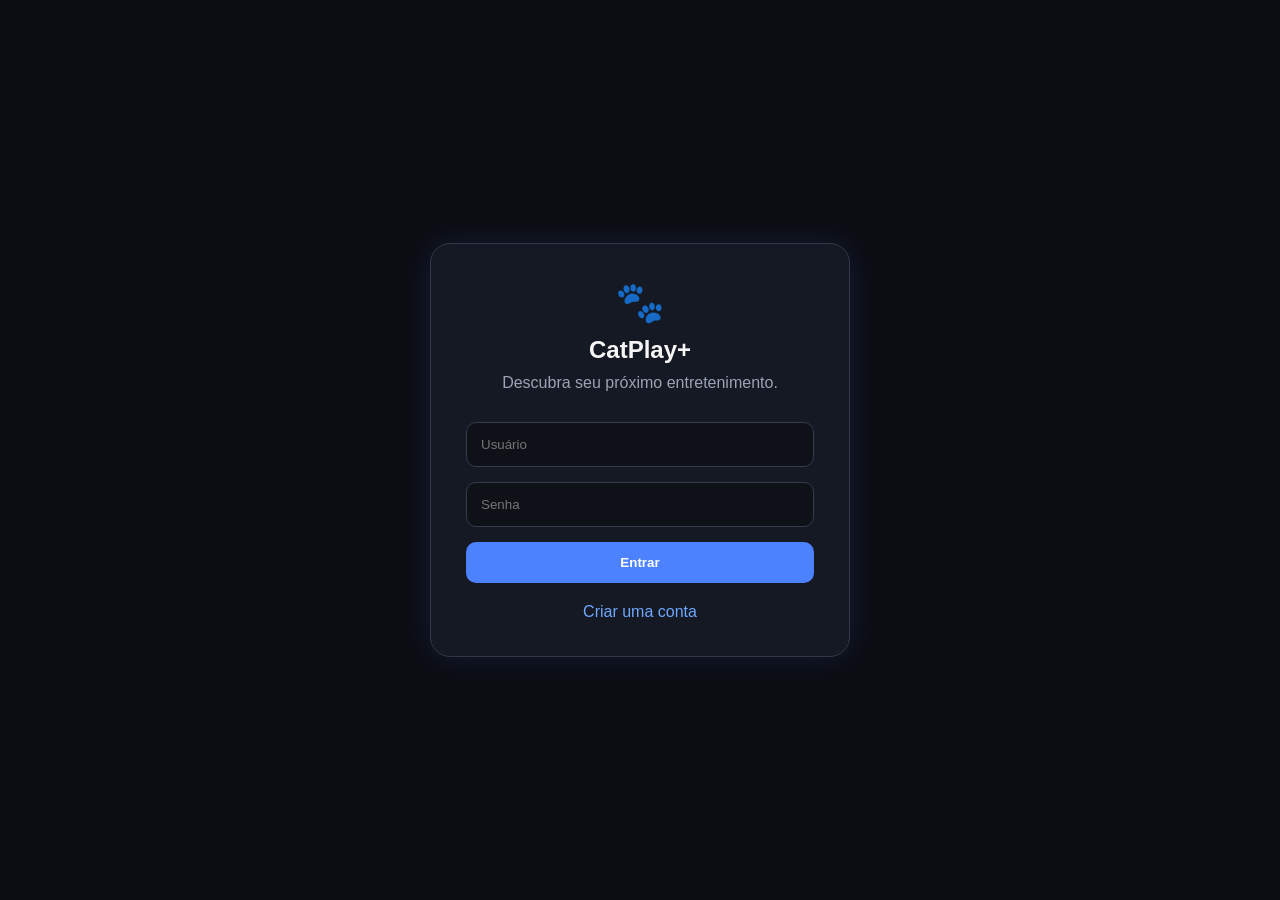
==== mvp/index.html @ e55305ab "Mover mvp.html para pasta própria (mvp/index.html) Separa o protótipo autocontido da colaboradora do" ====
<!DOCTYPE html>
<html lang="pt-BR">
<head>
<meta charset="UTF-8">
<meta name="viewport" content="width=device-width, initial-scale=1.0">

<title>CatPlay+</title>

<style>

* {
    margin: 0;
    padding: 0;
    box-sizing: border-box;
    font-family: Arial, sans-serif;
}

body {
    background: #0b0d12;
    color: #f5f5f5;
    min-height: 100vh;
}

/* =========================
   TELAS
========================= */

.tela {
    display: none;
    min-height: 100vh;
}

.tela.ativa {
    display: block;
}

/* =========================
   LOGIN
========================= */

.login-container {
    min-height: 100vh;
    display: flex;
    align-items: center;
    justify-content: center;
    padding: 20px;
}

.login-box {
    width: 100%;
    max-width: 420px;
    background: #151923;
    border: 1px solid #303746;
    border-radius: 20px;
    padding: 35px;
    box-shadow: 0 0 30px rgba(80, 120, 255, 0.15);
}

.logo {
    text-align: center;
    font-size: 40px;
    margin-bottom: 10px;
}

.logo span {
    color: #6ea8ff;
}

.login-box h1 {
    text-align: center;
    margin-bottom: 10px;
}

.login-box p {
    text-align: center;
    color: #9ba3b4;
    margin-bottom: 30px;
}

input {
    width: 100%;
    padding: 14px;
    margin-bottom: 15px;
    border-radius: 10px;
    border: 1px solid #343b4a;
    background: #0e1118;
    color: white;
    outline: none;
}

input:focus {
    border-color: #6ea8ff;
}

button {
    border: none;
    cursor: pointer;
    border-radius: 10px;
    padding: 13px 18px;
    font-weight: bold;
    transition: .2s;
}

button:hover {
    transform: translateY(-2px);
}

.btn-principal {
    width: 100%;
    background: #4d82ff;
    color: white;
}

.btn-secundario {
    background: #252c39;
    color: white;
}

.btn-perigo {
    background: #b83b4b;
    color: white;
}

.trocar {
    margin-top: 20px;
    text-align: center;
    color: #6ea8ff;
    cursor: pointer;
}

/* =========================
   NAVBAR
========================= */

.navbar {
    height: 70px;
    background: #11141c;
    border-bottom: 1px solid #292f3a;
    display: flex;
    align-items: center;
    justify-content: space-between;
    padding: 0 6%;
}

.nav-logo {
    font-size: 24px;
    font-weight: bold;
}

.nav-logo span {
    color: #6ea8ff;
}

.nav-menu {
    display: flex;
    gap: 10px;
}

.nav-menu button {
    background: transparent;
    color: #ddd;
}

.nav-menu button:hover {
    background: #202633;
}

/* =========================
   CONTEÚDO
========================= */

.container {
    width: 90%;
    max-width: 1100px;
    margin: auto;
    padding: 50px 0;
}

.hero {
    text-align: center;
    margin-bottom: 50px;
}

.hero h1 {
    font-size: 42px;
    margin-bottom: 15px;
}

.hero h1 span {
    color: #6ea8ff;
}

.hero p {
    color: #9ba3b4;
    font-size: 18px;
}

/* =========================
   CARDS
========================= */

.opcoes {
    display: grid;
    grid-template-columns: repeat(auto-fit, minmax(220px, 1fr));
    gap: 20px;
}

.card-opcao {
    background: #151923;
    border: 1px solid #303746;
    border-radius: 18px;
    padding: 30px;
    text-align: center;
    cursor: pointer;
    transition: .3s;
}

.card-opcao:hover {
    transform: translateY(-6px);
    border-color: #6ea8ff;
    box-shadow: 0 0 25px rgba(80, 120, 255, .15);
}

.card-opcao .emoji {
    font-size: 45px;
    margin-bottom: 15px;
}

.card-opcao h3 {
    margin-bottom: 8px;
}

.card-opcao p {
    color: #929aaa;
}

/* =========================
   RECOMENDAÇÕES
========================= */

.resultados {
    display: grid;
    grid-template-columns: repeat(auto-fit, minmax(250px, 1fr));
    gap: 20px;
}

.midia {
    background: #151923;
    border: 1px solid #303746;
    border-radius: 16px;
    overflow: hidden;
    transition: .3s;
}

.midia:hover {
    transform: translateY(-5px);
}

.capa {
    height: 180px;
    display: flex;
    align-items: center;
    justify-content: center;
    font-size: 65px;
    background: linear-gradient(135deg, #18243d, #11151e);
}

.midia-info {
    padding: 20px;
}

.midia-info h3 {
    margin-bottom: 8px;
}

.tipo {
    color: #6ea8ff;
    font-size: 14px;
    margin-bottom: 10px;
}

.sinopse {
    color: #9da5b5;
    font-size: 14px;
    line-height: 1.5;
    margin-bottom: 15px;
}

.tag {
    display: inline-block;
    background: #252d3c;
    color: #b8c8ff;
    padding: 5px 9px;
    border-radius: 20px;
    font-size: 12px;
    margin: 2px;
}

.favorito {
    margin-top: 15px;
    width: 100%;
    background: #252c39;
    color: white;
}

/* =========================
   PERFIL
========================= */

.perfil {
    max-width: 600px;
    margin: auto;
    background: #151923;
    padding: 30px;
    border-radius: 18px;
    border: 1px solid #303746;
}

.perfil h2 {
    margin-bottom: 25px;
}

/* =========================
   RESPONSIVO
========================= */

@media(max-width: 600px) {

    .navbar {
        height: auto;
        padding: 15px;
        flex-direction: column;
        gap: 10px;
    }

    .nav-menu {
        flex-wrap: wrap;
        justify-content: center;
    }

    .hero h1 {
        font-size: 30px;
    }

}

</style>
</head>

<body>

<!-- =====================================================
     LOGIN
===================================================== -->

<section id="loginTela" class="tela ativa">

    <div class="login-container">

        <div class="login-box">

            <div class="logo">🐾</div>

            <h1>Cat<span>Play+</span></h1>

            <p id="textoLogin">
                Descubra seu próximo entretenimento.
            </p>

            <input
                type="text"
                id="usuario"
                placeholder="Usuário"
            >

            <input
                type="password"
                id="senha"
                placeholder="Senha"
            >

            <button
                class="btn-principal"
                onclick="entrar()"
            >
                Entrar
            </button>

            <div
                class="trocar"
                onclick="mostrarCadastro()"
            >
                Criar uma conta
            </div>

        </div>

    </div>

</section>


<!-- =====================================================
     CADASTRO
===================================================== -->

<section id="cadastroTela" class="tela">

    <div class="login-container">

        <div class="login-box">

            <div class="logo">🐱</div>

            <h1>Criar conta</h1>

            <p>Faça seu cadastro no CatPlay+</p>

            <input
                type="text"
                id="novoUsuario"
                placeholder="Escolha um usuário"
            >

            <input
                type="password"
                id="novaSenha"
                placeholder="Crie uma senha"
            >

            <button
                class="btn-principal"
                onclick="cadastrar()"
            >
                Criar conta
            </button>

            <div
                class="trocar"
                onclick="mostrarLogin()"
            >
                Já tenho uma conta
            </div>

        </div>

    </div>

</section>


<!-- =====================================================
     APLICAÇÃO
===================================================== -->

<section id="appTela" class="tela">

    <nav class="navbar">

        <div class="nav-logo">
            🐾 Cat<span>Play+</span>
        </div>

        <div class="nav-menu">

            <button onclick="mostrarHome()">
                Início
            </button>

            <button onclick="mostrarFavoritos()">
                ❤️ Favoritos
            </button>

            <button onclick="mostrarPerfil()">
                👤 Perfil
            </button>

            <button onclick="sair()">
                Sair
            </button>

        </div>

    </nav>


    <!-- HOME -->

    <div id="home" class="container">

        <div class="hero">

            <h1>
                Descubra seu <span>próximo som</span>...
            </h1>

            <p>
                Escolha seu humor ou gênero e encontre algo novo para assistir,
                jogar ou ler.
            </p>

        </div>

        <h2 style="margin-bottom:20px;">
            Como você está se sentindo?
        </h2>

        <div class="opcoes">

            <div
                class="card-opcao"
                onclick="buscar('relaxar')"
            >
                <div class="emoji">😌</div>
                <h3>Quero relaxar</h3>
                <p>Algo tranquilo para aproveitar.</p>
            </div>

            <div
                class="card-opcao"
                onclick="buscar('adrenalina')"
            >
                <div class="emoji">⚡</div>
                <h3>Quero adrenalina</h3>
                <p>Ação, aventura e emoção.</p>
            </div>

            <div
                class="card-opcao"
                onclick="buscar('emocao')"
            >
                <div class="emoji">😭</div>
                <h3>Quero me emocionar</h3>
                <p>Histórias que mexem com você.</p>
            </div>

            <div
                class="card-opcao"
                onclick="buscar('pensar')"
            >
                <div class="emoji">🧠</div>
                <h3>Quero pensar</h3>
                <p>Histórias para refletir.</p>
            </div>

        </div>


        <h2 style="margin:50px 0 20px;">
            Ou escolha um gênero
        </h2>

        <div class="opcoes">

            <div
                class="card-opcao"
                onclick="buscar('terror')"
            >
                <div class="emoji">👻</div>
                <h3>Terror</h3>
            </div>

            <div
                class="card-opcao"
                onclick="buscar('romance')"
            >
                <div class="emoji">❤️</div>
                <h3>Romance</h3>
            </div>

            <div
                class="card-opcao"
                onclick="buscar('ficcao')"
            >
                <div class="emoji">🚀</div>
                <h3>Ficção Científica</h3>
            </div>

            <div
                class="card-opcao"
                onclick="buscar('aventura')"
            >
                <div class="emoji">🗺️</div>
                <h3>Aventura</h3>
            </div>

        </div>

    </div>


    <!-- RESULTADOS -->

    <div
        id="resultadosTela"
        class="container"
        style="display:none;"
    >

        <div class="hero">

            <h1>
                Recomendações ✨
            </h1>

            <p id="resultadoTexto"></p>

        </div>

        <div
            id="resultados"
            class="resultados"
        ></div>

        <br><br>

        <button
            class="btn-secundario"
            onclick="mostrarHome()"
        >
            ← Fazer outra busca
        </button>

    </div>


    <!-- FAVORITOS -->

    <div
        id="favoritosTela"
        class="container"
        style="display:none;"
    >

        <div class="hero">

            <h1>
                ❤️ Meus favoritos
            </h1>

            <p>
                Obras que você salvou.
            </p>

        </div>

        <div
            id="listaFavoritos"
            class="resultados"
        ></div>

    </div>


    <!-- PERFIL -->

    <div
        id="perfilTela"
        class="container"
        style="display:none;"
    >

        <div class="perfil">

            <h2>👤 Meu perfil</h2>

            <label>Usuário</label>

            <input
                type="text"
                id="editarUsuario"
            >

            <label>Nova senha</label>

            <input
                type="password"
                id="editarSenha"
                placeholder="Digite uma nova senha"
            >

            <button
                class="btn-principal"
                onclick="atualizarPerfil()"
            >
                Salvar alterações
            </button>

            <br><br>

            <button
                class="btn-perigo"
                onclick="excluirConta()"
            >
                Excluir minha conta
            </button>

        </div>

    </div>

</section>


<script>

/* =====================================================
   BANCO DE DADOS LOCAL
===================================================== */

let usuarios =
    JSON.parse(localStorage.getItem("catplay_usuarios")) || [];

let usuarioAtual =
    sessionStorage.getItem("catplay_usuario");


/* =====================================================
   CATÁLOGO
===================================================== */

const catalogo = [

{
    titulo: "Stranger Things",
    tipo: "Série",
    emoji: "👾",
    humor: ["adrenalina", "pensar"],
    genero: ["ficcao", "terror"],
    sinopse: "Uma aventura envolvendo mistérios, amizade e acontecimentos sobrenaturais.",
    tags: ["Ficção", "Suspense"]
},

{
    titulo: "Interestelar",
    tipo: "Filme",
    emoji: "🚀",
    humor: ["pensar", "emocao"],
    genero: ["ficcao"],
    sinopse: "Uma história de exploração espacial envolvendo ciência, tempo e relações humanas.",
    tags: ["Espaço", "Ficção"]
},

{
    titulo: "O Senhor dos Anéis",
    tipo: "Livro",
    emoji: "💍",
    humor: ["adrenalina", "pensar"],
    genero: ["aventura"],
    sinopse: "Uma grande jornada por um mundo de fantasia, amizade e batalhas.",
    tags: ["Fantasia", "Aventura"]
},

{
    titulo: "Coraline",
    tipo: "Livro",
    emoji: "🚪",
    humor: ["pensar"],
    genero: ["terror"],
    sinopse: "Uma garota encontra uma passagem para uma realidade estranha e misteriosa.",
    tags: ["Terror", "Fantasia"]
},

{
    titulo: "Minecraft",
    tipo: "Jogo",
    emoji: "⛏️",
    humor: ["relaxar", "aventura"],
    genero: ["aventura"],
    sinopse: "Explore, construa e crie sua própria aventura em um mundo aberto.",
    tags: ["Sandbox", "Aventura"]
},

{
    titulo: "The Last of Us",
    tipo: "Série",
    emoji: "🍄",
    humor: ["emocao", "adrenalina"],
    genero: ["aventura"],
    sinopse: "Uma jornada intensa de sobrevivência e relações humanas.",
    tags: ["Drama", "Aventura"]
},

{
    titulo: "Diário de uma Paixão",
    tipo: "Filme",
    emoji: "💌",
    humor: ["emocao"],
    genero: ["romance"],
    sinopse: "Uma história sobre amor, escolhas e memórias.",
    tags: ["Romance", "Drama"]
},

{
    titulo: "Stray",
    tipo: "Jogo",
    emoji: "🐈",
    humor: ["relaxar", "aventura"],
    genero: ["aventura"],
    sinopse: "Explore uma cidade misteriosa assumindo o controle de um gato.",
    tags: ["Gato", "Aventura"]
},

{
    titulo: "Duna",
    tipo: "Livro",
    emoji: "🏜️",
    humor: ["pensar"],
    genero: ["ficcao"],
    sinopse: "Uma grande história de política, poder e sobrevivência em um planeta desértico.",
    tags: ["Ficção", "Política"]
}

];


/* =====================================================
   CADASTRO
===================================================== */

function cadastrar() {

    const usuario =
        document.getElementById("novoUsuario").value.trim();

    const senha =
        document.getElementById("novaSenha").value;

    if (!usuario || !senha) {
        alert("Preencha todos os campos.");
        return;
    }

    const existe =
        usuarios.find(u => u.usuario === usuario);

    if (existe) {
        alert("Esse usuário já existe.");
        return;
    }

    usuarios.push({
        usuario: usuario,
        senha: senha,
        favoritos: []
    });

    localStorage.setItem(
        "catplay_usuarios",
        JSON.stringify(usuarios)
    );

    alert("Conta criada com sucesso!");

    mostrarLogin();
}


/* =====================================================
   LOGIN
===================================================== */

function entrar() {

    const usuario =
        document.getElementById("usuario").value.trim();

    const senha =
        document.getElementById("senha").value;

    const encontrado =
        usuarios.find(
            u =>
            u.usuario === usuario &&
            u.senha === senha
        );

    if (!encontrado) {
        alert("Usuário ou senha incorretos.");
        return;
    }

    usuarioAtual = usuario;

    sessionStorage.setItem(
        "catplay_usuario",
        usuario
    );

    abrirAplicacao();
}


/* =====================================================
   TELAS DE LOGIN
===================================================== */

function mostrarCadastro() {

    document
        .getElementById("loginTela")
        .classList.remove("ativa");

    document
        .getElementById("cadastroTela")
        .classList.add("ativa");
}


function mostrarLogin() {

    document
        .getElementById("cadastroTela")
        .classList.remove("ativa");

    document
        .getElementById("loginTela")
        .classList.add("ativa");
}


/* =====================================================
   ABRIR APLICAÇÃO
===================================================== */

function abrirAplicacao() {

    document
        .getElementById("loginTela")
        .classList.remove("ativa");

    document
        .getElementById("cadastroTela")
        .classList.remove("ativa");

    document
        .getElementById("appTela")
        .classList.add("ativa");

    mostrarHome();
}


/* =====================================================
   HOME
===================================================== */

function esconderPaginas() {

    document.getElementById("home").style.display = "none";

    document.getElementById("resultadosTela").style.display = "none";

    document.getElementById("favoritosTela").style.display = "none";

    document.getElementById("perfilTela").style.display = "none";
}


function mostrarHome() {

    esconderPaginas();

    document.getElementById("home").style.display = "block";
}


/* =====================================================
   BUSCA
===================================================== */

function buscar(preferencia) {

    esconderPaginas();

    let resultados = catalogo.filter(item =>

        item.humor.includes(preferencia) ||
        item.genero.includes(preferencia)

    );

    document.getElementById("resultadoTexto").innerText =
        "Encontramos algumas opções para você.";

    const container =
        document.getElementById("resultados");

    container.innerHTML = "";

    resultados.forEach(item => {

        container.innerHTML += criarCard(item);

    });

    document.getElementById("resultadosTela").style.display = "block";
}


/* =====================================================
   CARD
===================================================== */

function criarCard(item) {

    return `

        <div class="midia">

            <div class="capa">
                ${item.emoji}
            </div>

            <div class="midia-info">

                <div class="tipo">
                    ${item.tipo}
                </div>

                <h3>
                    ${item.titulo}
                </h3>

                <p class="sinopse">
                    ${item.sinopse}
                </p>

                <div>
                    ${item.tags.map(tag =>
                        `<span class="tag">#${tag}</span>`
                    ).join("")}
                </div>

                <button
                    class="favorito"
                    onclick="adicionarFavorito('${item.titulo}')"
                >
                    ❤️ Adicionar aos favoritos
                </button>

            </div>

        </div>

    `;
}


/* =====================================================
   FAVORITOS
===================================================== */

function adicionarFavorito(titulo) {

    let usuario =
        usuarios.find(u => u.usuario === usuarioAtual);

    if (!usuario) return;

    if (!usuario.favoritos.includes(titulo)) {

        usuario.favoritos.push(titulo);

        localStorage.setItem(
            "catplay_usuarios",
            JSON.stringify(usuarios)
        );

        alert("Adicionado aos favoritos!");

    } else {

        alert("Esse item já está nos favoritos.");

    }
}


function mostrarFavoritos() {

    esconderPaginas();

    const usuario =
        usuarios.find(u => u.usuario === usuarioAtual);

    const container =
        document.getElementById("listaFavoritos");

    container.innerHTML = "";

    if (!usuario || usuario.favoritos.length === 0) {

        container.innerHTML = `
            <p style="color:#999;">
                Você ainda não possui favoritos.
            </p>
        `;

    } else {

        usuario.favoritos.forEach(titulo => {

            const item =
                catalogo.find(i => i.titulo === titulo);

            if (item) {
                container.innerHTML += criarCard(item);
            }

        });

    }

    document.getElementById("favoritosTela").style.display = "block";
}


/* =====================================================
   PERFIL
===================================================== */

function mostrarPerfil() {

    esconderPaginas();

    const usuario =
        usuarios.find(u => u.usuario === usuarioAtual);

    if (!usuario) return;

    document.getElementById("editarUsuario").value =
        usuario.usuario;

    document.getElementById("editarSenha").value =
        usuario.senha;

    document.getElementById("perfilTela").style.display = "block";
}


function atualizarPerfil() {

    const usuario =
        usuarios.find(u => u.usuario === usuarioAtual);

    const novoNome =
        document.getElementById("editarUsuario").value.trim();

    const novaSenha =
        document.getElementById("editarSenha").value;

    if (!novoNome || !novaSenha) {

        alert("Preencha todos os campos.");

        return;
    }

    usuario.usuario = novoNome;
    usuario.senha = novaSenha;

    usuarioAtual = novoNome;

    sessionStorage.setItem(
        "catplay_usuario",
        novoNome
    );

    localStorage.setItem(
        "catplay_usuarios",
        JSON.stringify(usuarios)
    );

    alert("Perfil atualizado!");

}


/* =====================================================
   EXCLUIR CONTA
===================================================== */

function excluirConta() {

    const confirmar =
        confirm(
            "Tem certeza que deseja excluir sua conta?"
        );

    if (!confirmar) return;

    usuarios =
        usuarios.filter(
            u => u.usuario !== usuarioAtual
        );

    localStorage.setItem(
        "catplay_usuarios",
        JSON.stringify(usuarios)
    );

    sessionStorage.removeItem(
        "catplay_usuario"
    );

    usuarioAtual = null;

    document
        .getElementById("appTela")
        .classList.remove("ativa");

    document
        .getElementById("loginTela")
        .classList.add("ativa");

}


/* =====================================================
   LOGOUT
===================================================== */

function sair() {

    sessionStorage.removeItem(
        "catplay_usuario"
    );

    usuarioAtual = null;

    document
        .getElementById("appTela")
        .classList.remove("ativa");

    document
        .getElementById("loginTela")
        .classList.add("ativa");

}


/* =====================================================
   LOGIN AUTOMÁTICO
===================================================== */

if (usuarioAtual) {

    const existe =
        usuarios.find(
            u => u.usuario === usuarioAtual
        );

    if (existe) {
        abrirAplicacao();
    }

}

</script>

</body>
</html>
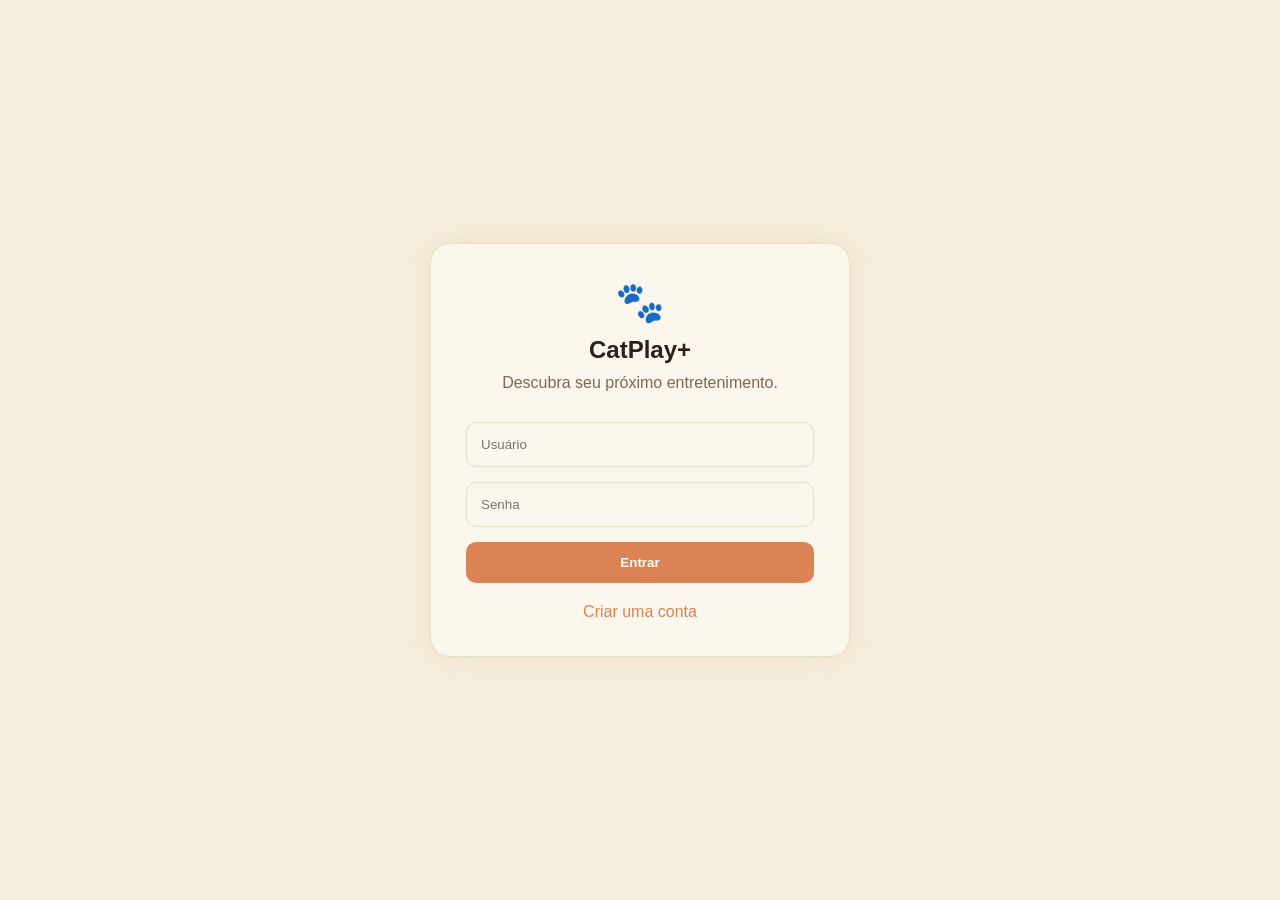
==== commit 1cf15415: "Recolorir MVP pra paleta original do site (creme/laranja/verde-sálvia) Trocado o tema azul escuro do" ====
--- a/mvp/index.html
+++ b/mvp/index.html
@@ -16,8 +16,8 @@
 }
 
 body {
-    background: #0b0d12;
-    color: #f5f5f5;
+    background: #f5eedc;
+    color: #2b2118;
     min-height: 100vh;
 }
 
@@ -49,11 +49,11 @@
 .login-box {
     width: 100%;
     max-width: 420px;
-    background: #151923;
-    border: 1px solid #303746;
+    background: #fbf7ec;
+    border: 1px solid #dce4c6;
     border-radius: 20px;
     padding: 35px;
-    box-shadow: 0 0 30px rgba(80, 120, 255, 0.15);
+    box-shadow: 0 0 30px rgba(219, 131, 84, 0.15);
 }
 
 .logo {
@@ -63,7 +63,7 @@
 }
 
 .logo span {
-    color: #6ea8ff;
+    color: #db8354;
 }
 
 .login-box h1 {
@@ -73,7 +73,7 @@
 
 .login-box p {
     text-align: center;
-    color: #9ba3b4;
+    color: #7d6852;
     margin-bottom: 30px;
 }
 
@@ -82,14 +82,14 @@
     padding: 14px;
     margin-bottom: 15px;
     border-radius: 10px;
-    border: 1px solid #343b4a;
-    background: #0e1118;
-    color: white;
+    border: 1px solid #dce4c6;
+    background: #fbf7ec;
+    color: #2b2118;
     outline: none;
 }
 
 input:focus {
-    border-color: #6ea8ff;
+    border-color: #db8354;
 }
 
 button {
@@ -107,24 +107,24 @@
 
 .btn-principal {
     width: 100%;
-    background: #4d82ff;
+    background: #db8354;
     color: white;
 }
 
 .btn-secundario {
-    background: #252c39;
-    color: white;
+    background: #b9c99d;
+    color: #6b3021;
 }
 
 .btn-perigo {
-    background: #b83b4b;
+    background: #b3423a;
     color: white;
 }
 
 .trocar {
     margin-top: 20px;
     text-align: center;
-    color: #6ea8ff;
+    color: #db8354;
     cursor: pointer;
 }
 
@@ -134,8 +134,8 @@
 
 .navbar {
     height: 70px;
-    background: #11141c;
-    border-bottom: 1px solid #292f3a;
+    background: #fbf7ec;
+    border-bottom: 1px solid #dce4c6;
     display: flex;
     align-items: center;
     justify-content: space-between;
@@ -148,7 +148,7 @@
 }
 
 .nav-logo span {
-    color: #6ea8ff;
+    color: #db8354;
 }
 
 .nav-menu {
@@ -158,11 +158,11 @@
 
 .nav-menu button {
     background: transparent;
-    color: #ddd;
+    color: #2b2118;
 }
 
 .nav-menu button:hover {
-    background: #202633;
+    background: #f0ae84;
 }
 
 /* =========================
@@ -187,11 +187,11 @@
 }
 
 .hero h1 span {
-    color: #6ea8ff;
+    color: #db8354;
 }
 
 .hero p {
-    color: #9ba3b4;
+    color: #7d6852;
     font-size: 18px;
 }
 
@@ -206,8 +206,8 @@
 }
 
 .card-opcao {
-    background: #151923;
-    border: 1px solid #303746;
+    background: #fbf7ec;
+    border: 1px solid #dce4c6;
     border-radius: 18px;
     padding: 30px;
     text-align: center;
@@ -217,8 +217,8 @@
 
 .card-opcao:hover {
     transform: translateY(-6px);
-    border-color: #6ea8ff;
-    box-shadow: 0 0 25px rgba(80, 120, 255, .15);
+    border-color: #db8354;
+    box-shadow: 0 0 25px rgba(219, 131, 84, .15);
 }
 
 .card-opcao .emoji {
@@ -231,7 +231,7 @@
 }
 
 .card-opcao p {
-    color: #929aaa;
+    color: #7d6852;
 }
 
 /* =========================
@@ -245,8 +245,8 @@
 }
 
 .midia {
-    background: #151923;
-    border: 1px solid #303746;
+    background: #fbf7ec;
+    border: 1px solid #dce4c6;
     border-radius: 16px;
     overflow: hidden;
     transition: .3s;
@@ -262,7 +262,7 @@
     align-items: center;
     justify-content: center;
     font-size: 65px;
-    background: linear-gradient(135deg, #18243d, #11151e);
+    background: linear-gradient(135deg, #f0ae84, #fbf7ec);
 }
 
 .midia-info {
@@ -274,13 +274,13 @@
 }
 
 .tipo {
-    color: #6ea8ff;
+    color: #db8354;
     font-size: 14px;
     margin-bottom: 10px;
 }
 
 .sinopse {
-    color: #9da5b5;
+    color: #7d6852;
     font-size: 14px;
     line-height: 1.5;
     margin-bottom: 15px;
@@ -288,8 +288,8 @@
 
 .tag {
     display: inline-block;
-    background: #252d3c;
-    color: #b8c8ff;
+    background: #dce4c6;
+    color: #6b3021;
     padding: 5px 9px;
     border-radius: 20px;
     font-size: 12px;
@@ -299,8 +299,8 @@
 .favorito {
     margin-top: 15px;
     width: 100%;
-    background: #252c39;
-    color: white;
+    background: #b9c99d;
+    color: #6b3021;
 }
 
 /* =========================
@@ -310,10 +310,10 @@
 .perfil {
     max-width: 600px;
     margin: auto;
-    background: #151923;
+    background: #fbf7ec;
     padding: 30px;
     border-radius: 18px;
-    border: 1px solid #303746;
+    border: 1px solid #dce4c6;
 }
 
 .perfil h2 {
@@ -1092,7 +1092,7 @@
     if (!usuario || usuario.favoritos.length === 0) {
 
         container.innerHTML = `
-            <p style="color:#999;">
+            <p style="color:#7d6852;">
                 Você ainda não possui favoritos.
             </p>
         `;
